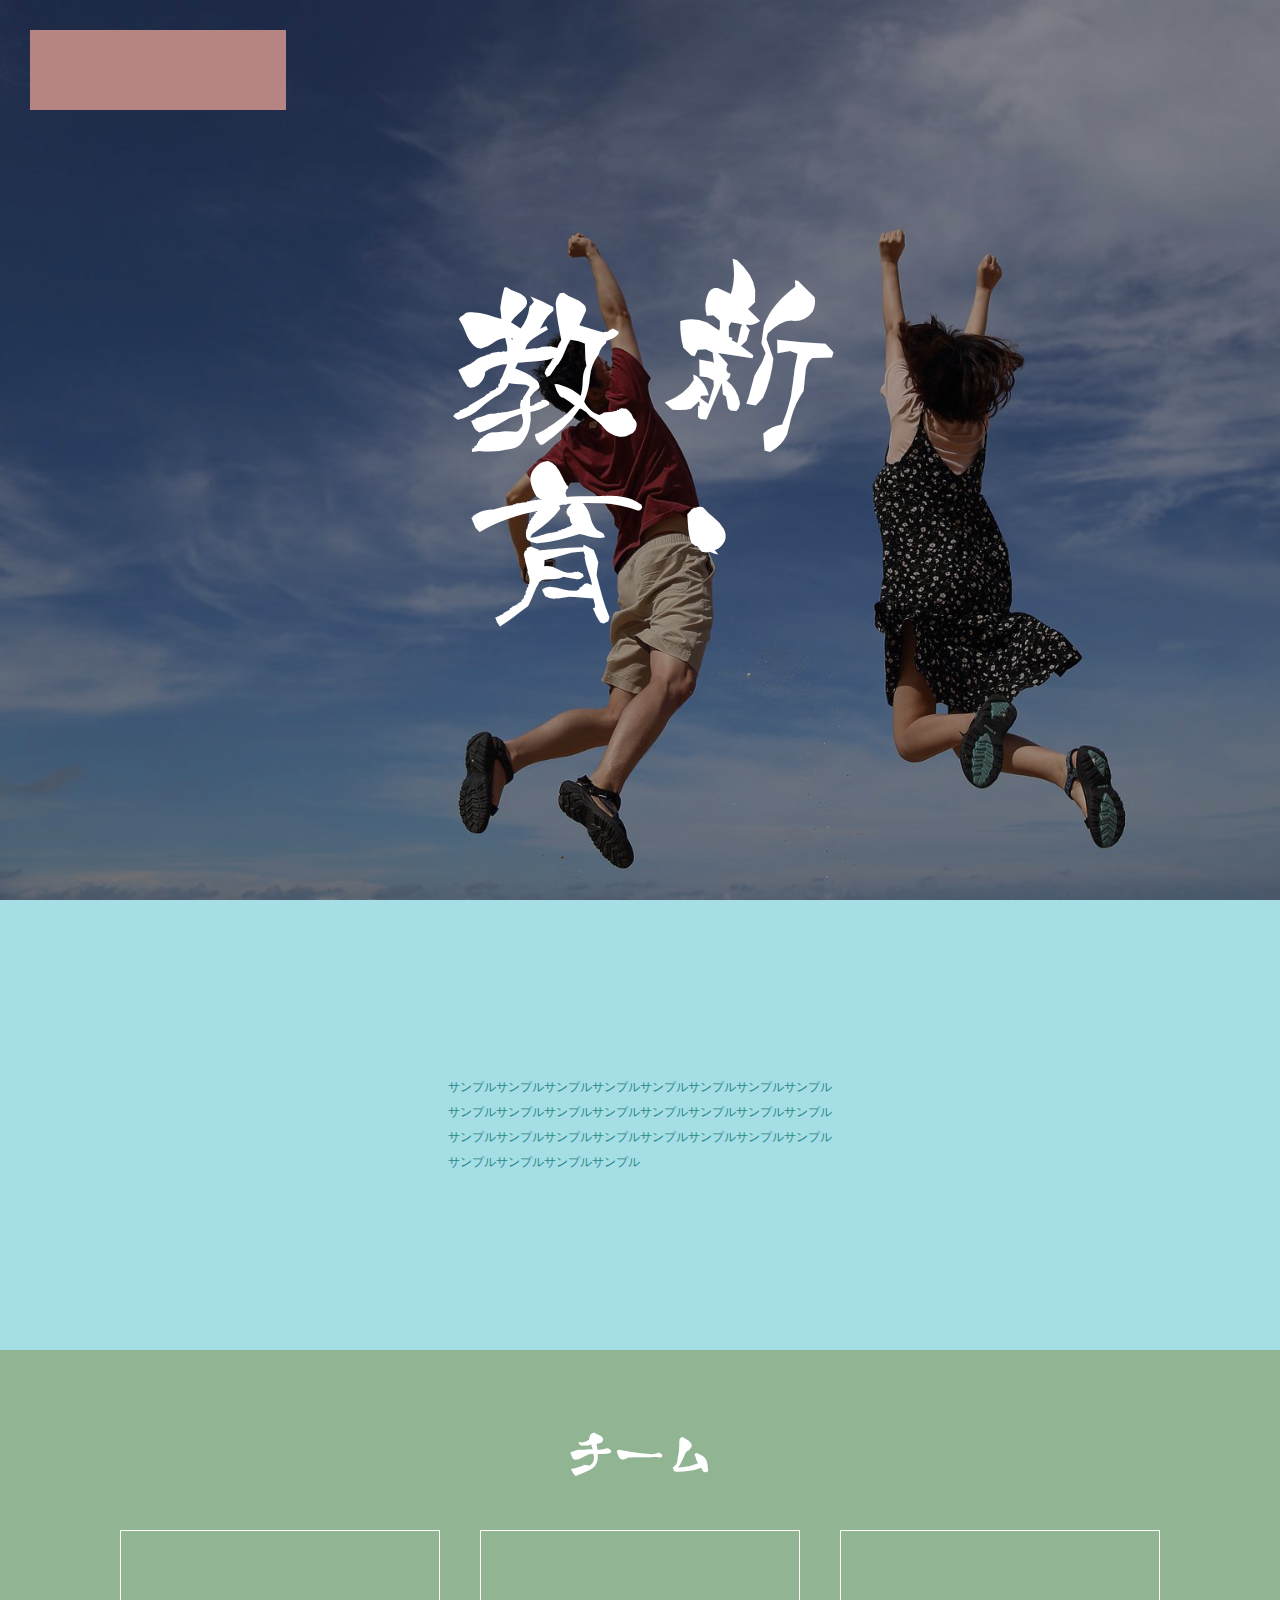
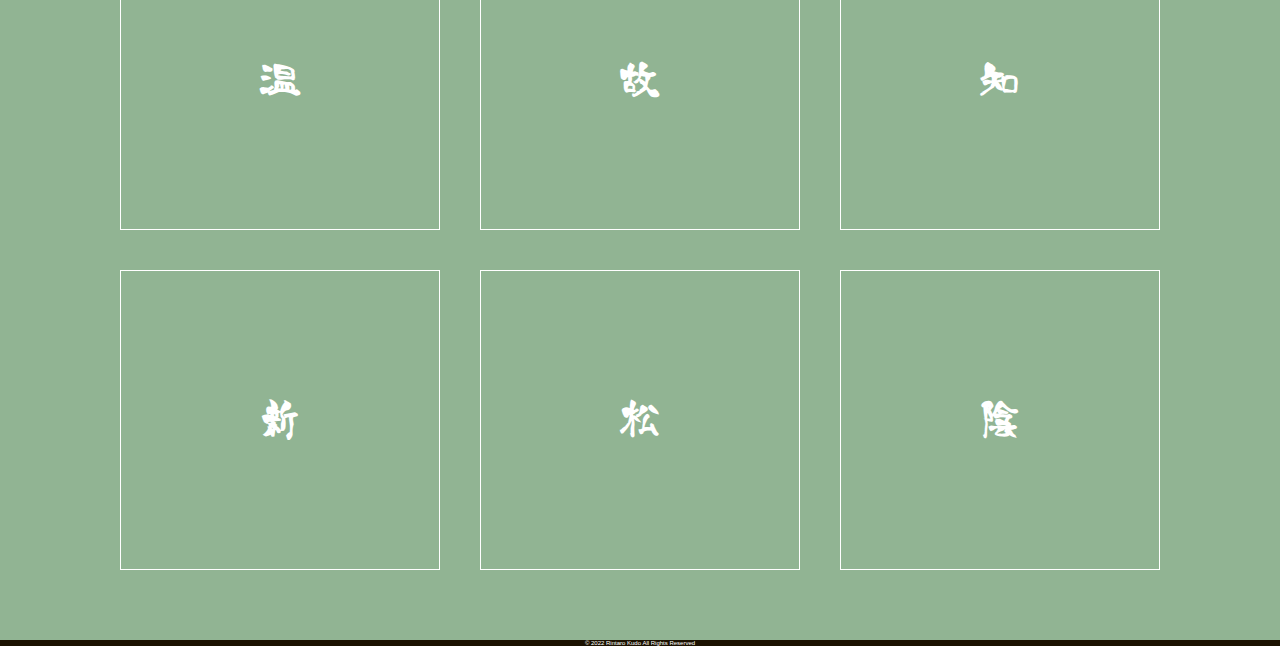
==== index.html @ 6340ca68 "initial commit" ====
<!DOCTYPE html>
<html lang="ja">
  <head>
    <meta charset="UTF-8">
    <meta http-equiv="X-UA-Compatible" content="IE=edge">
    <meta name="viewport" content="width=device-width, initial-scale=1.0">
    <link rel="stylesheet" href="style.css">
    <title>萩プロジェクト</title>
  </head>
  <body>
    <section id="fv">
      <div class="title"></div>
      <!-- <div class="text">
        サンプルサンプルサンプルサンプルサンプルサンプルサンプルサンプルサンプルサンプルサンプルサンプルサンプルサンプルサンプルサンプルサンプルサンプルサンプルサンプルサンプルサンプルサンプルサンプルサンプルサンプルサンプルサンプル
      </div> -->
      <p><span>新・</span><br>教育</p>
    </section>

    <section id="concept">
            <div class="text">
        サンプルサンプルサンプルサンプルサンプルサンプルサンプルサンプルサンプルサンプルサンプルサンプルサンプルサンプルサンプルサンプルサンプルサンプルサンプルサンプルサンプルサンプルサンプルサンプルサンプルサンプルサンプルサンプル
      </div>
    </section>

    <section id="teams">

      <h1>チーム</h1>
      <div class="team-wrapper">
        <a href="teams.html"><div class="teambox teama">温</div></a>
        <a href="#"><div class="teambox teamb">故</div></a>
        <a href="#"><div class="teambox teamc">知</div></a>
        <a href="#"><div class="teambox teamd">新</div></a>
        <a href="#"><div class="teambox teame">松</div></a>
        <a href="#"><div class="teambox teamf">陰</div></a>
      </div>
    </section>

     <footer>
      <p>&copy; 2022 Rintaro Kudo All Rights Reserved</p>
    </footer>
  </body>
</html>
---- style.css ----
* {
  padding: 0;
  margin: 0;
  box-sizing: border-box;
  font-family: 'YuGothic', 'Yu Gothic', '游ゴシック', 'ヒラギノ角ゴ Pro W3', 'Hiragino Kaku Gothic Pro', 'メイリオ', 'Meiryo', 'ＭＳ Ｐゴシック', 'MS PGothic', sans-serif;
  font-size: 62.5%;
  overscroll-behavior: none;
}

@font-face{
  font-family: 'tappitsuB';
  src: url('fonts/tappitsuB.ttf');
}

@font-face {
  font-family:'aoyagi' ;
  src: url('fonts/aoyagireisyosimo_otf_2_01.otf');
}

#fv {
  width: 100vw;
  height: 100vh;
  /* background-color: #f5f5f5; */
  background-image: url(img/sample.jpg);
  background-color: rgba(0, 0, 0, 0.36);
  background-blend-mode: multiply;
  background-size: cover;
  background-attachment: fixed;
  display: flex;
  justify-content: center;
  align-items: center;
  position: relative;
}

#concept{
  height:50vh;
  display: flex;
  justify-content: center;
  align-items: center;
  background-color: #A5DEE4;
  color:#268785;
}


.title {
  position: absolute;
  top: 30px;
  left: 30px;
  width: 20%;
  min-width: 200px;
  height: 80px;
  background-color: rgb(183, 132, 132);
}

#fv p{
  color:#fff;
  font-size: 18rem;
  font-family: 'tappitsuB';
  writing-mode: vertical-rl;
  transform: rotate(-5deg);
}

#fv p span{
  font-size: 18rem;
  font-family: 'tappitsuB';
  display: inline-block;
  writing-mode: vertical-rl;
  transform: rotate(20deg);
}

.text {
  width: 30%;
  font-size: 1.2rem;
  line-height: 2.5rem;
}

#teams {
  width: 100vw;
  color:#fff;
  background-color: #91B493;
  padding:50px 0;
}

.team-wrapper {
  width: 100%;
  display: flex;
  justify-content: center;
  align-items: center;
  flex-wrap: wrap;
}

.team-wrapper a{
  display:block;
  text-decoration: none;

}

.teambox {
  width: 25vw;
  height: 300px;
  /* background-color: #fc9797; */
  border:1px solid #fff;
  margin: 20px;
  display: flex;
  justify-content: center;
  align-items: center;
  font-size: 4rem;
  color:#fff;
  font-weight: 600;
    font-family: 'tappitsuB';

}


#teams h1 {
  font-size: 5rem;
  text-align: center;
  margin: 30px 0;
   font-family: 'tappitsuB';
}

.teambox:hover{
  transform: rotate(-2deg);
}


footer{
  text-align: center;
  background-color: rgb(27, 17, 0);
  color:#fff;
}
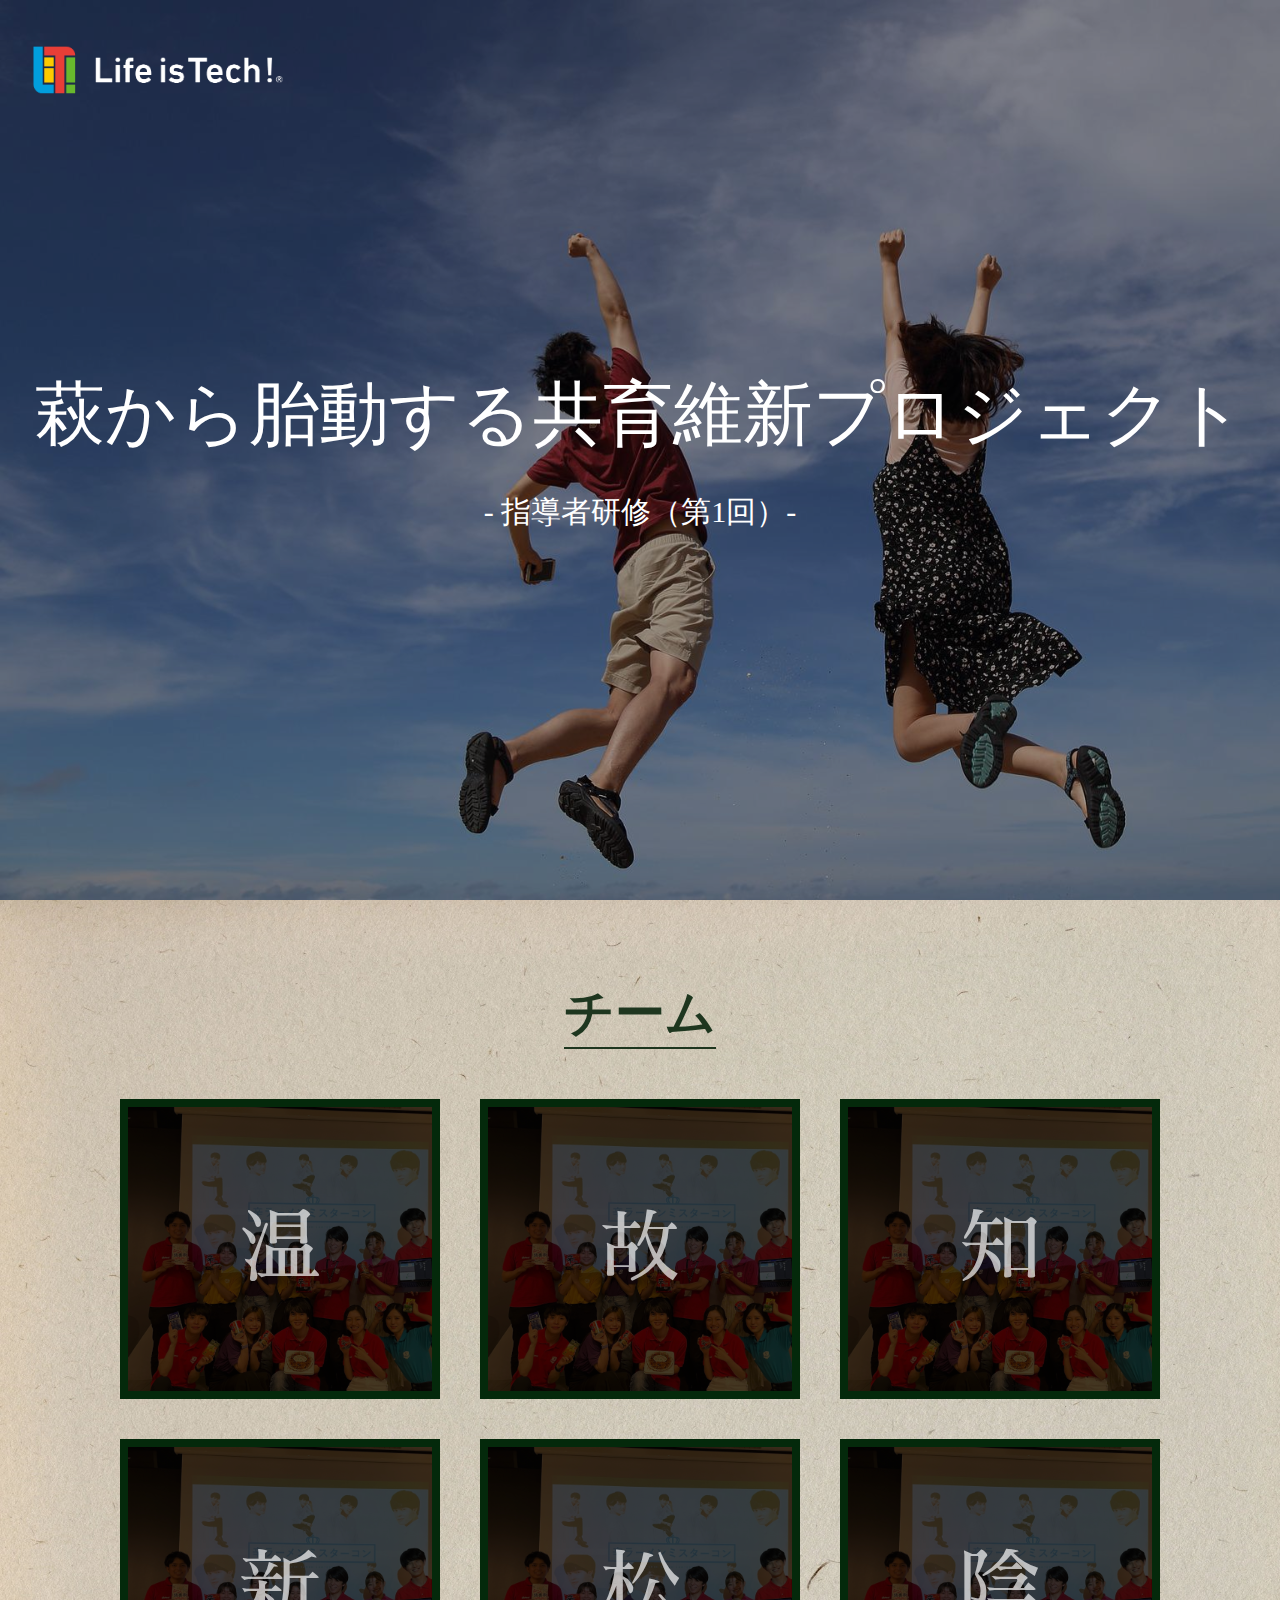
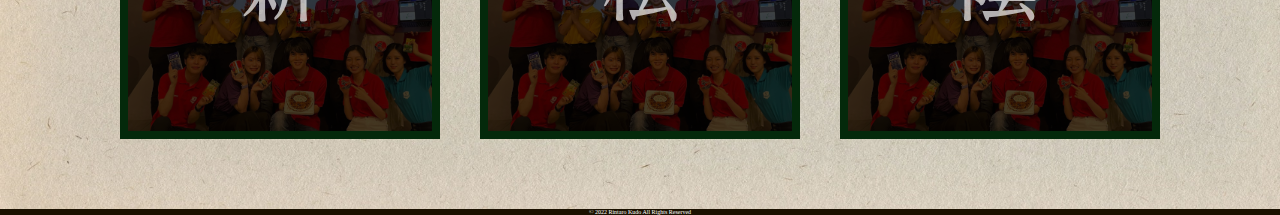
==== commit 02de0191: "色々変えました" ====
--- a/index.html
+++ b/index.html
@@ -5,6 +5,8 @@
     <meta http-equiv="X-UA-Compatible" content="IE=edge">
     <meta name="viewport" content="width=device-width, initial-scale=1.0">
     <link rel="stylesheet" href="style.css">
+    <link href="https://fonts.googleapis.com/css?family=Sawarabi+Mincho" rel="stylesheet">
+
     <title>萩プロジェクト</title>
   </head>
   <body>
@@ -13,14 +15,16 @@
       <!-- <div class="text">
         サンプルサンプルサンプルサンプルサンプルサンプルサンプルサンプルサンプルサンプルサンプルサンプルサンプルサンプルサンプルサンプルサンプルサンプルサンプルサンプルサンプルサンプルサンプルサンプルサンプルサンプルサンプルサンプル
       </div> -->
-      <p><span>新・</span><br>教育</p>
+      <!-- <p><span>新・</span><br>教育</p> -->
+      <p>萩から胎動する共育維新プロジェクト</p>
+      <p class="subtitle">- 指導者研修（第1回）-</p>
     </section>
 
-    <section id="concept">
+    <!-- <section id="concept">
             <div class="text">
         サンプルサンプルサンプルサンプルサンプルサンプルサンプルサンプルサンプルサンプルサンプルサンプルサンプルサンプルサンプルサンプルサンプルサンプルサンプルサンプルサンプルサンプルサンプルサンプルサンプルサンプルサンプルサンプル
       </div>
-    </section>
+    </section> -->
 
     <section id="teams">
 
--- a/style.css
+++ b/style.css
@@ -2,20 +2,39 @@
   padding: 0;
   margin: 0;
   box-sizing: border-box;
-  font-family: 'YuGothic', 'Yu Gothic', '游ゴシック', 'ヒラギノ角ゴ Pro W3', 'Hiragino Kaku Gothic Pro', 'メイリオ', 'Meiryo', 'ＭＳ Ｐゴシック', 'MS PGothic', sans-serif;
+  /* font-family: 'shippori', serif, 'YuGothic', 'Yu Gothic', '游ゴシック', 'ヒラギノ角ゴ Pro W3', 'Hiragino Kaku Gothic Pro', 'メイリオ', 'Meiryo', 'ＭＳ Ｐゴシック', 'MS PGothic', sans-serif; */
   font-size: 62.5%;
   overscroll-behavior: none;
 }
 
-@font-face{
+body {
+    animation: fadeIn .4s ease-in 0s 1 normal;
+}
+
+@keyframes fadeIn {
+    0% {
+        opacity: 0
+    }
+    100% {
+        opacity: 1
+    }
+}
+
+@font-face {
   font-family: 'tappitsuB';
   src: url('fonts/tappitsuB.ttf');
 }
 
 @font-face {
-  font-family:'aoyagi' ;
+  font-family: 'aoyagi';
   src: url('fonts/aoyagireisyosimo_otf_2_01.otf');
 }
+
+@font-face {
+  font-family: 'shippori';
+  src: url('fonts/shippori.ttf');
+}
+
 
 #fv {
   width: 100vw;
@@ -30,39 +49,51 @@
   justify-content: center;
   align-items: center;
   position: relative;
-}
-
-#concept{
-  height:50vh;
+  flex-direction: column;
+}
+
+#concept {
+  height: 50vh;
   display: flex;
   justify-content: center;
   align-items: center;
   background-color: #A5DEE4;
-  color:#268785;
+  color: #268785;
 }
 
 
 .title {
-  position: absolute;
+  position: fixed;
   top: 30px;
   left: 30px;
   width: 20%;
   min-width: 200px;
   height: 80px;
-  background-color: rgb(183, 132, 132);
-}
-
-#fv p{
-  color:#fff;
+  /* background-color: rgb(183, 132, 132); */
+  background-image: url(img/logo.png);
+  background-size: contain;
+  background-repeat: no-repeat;
+  background-position: center center;
+}
+
+#fv p {
+  color: #fff;
+  font-size: 7rem;
+  font-family: 'shippori';
+  /* writing-mode: vertical-rl; */
+  /* transform: rotate(-5deg); */
+}
+
+.subtitle {
+  color: #fff;
+  font-size: 3rem !important;
+  font-family: serif !important;
+  margin-top: 30px;
+}
+
+#fv p span {
   font-size: 18rem;
-  font-family: 'tappitsuB';
-  writing-mode: vertical-rl;
-  transform: rotate(-5deg);
-}
-
-#fv p span{
-  font-size: 18rem;
-  font-family: 'tappitsuB';
+  font-family: 'shippori';
   display: inline-block;
   writing-mode: vertical-rl;
   transform: rotate(20deg);
@@ -76,10 +107,18 @@
 
 #teams {
   width: 100vw;
-  color:#fff;
-  background-color: #91B493;
-  padding:50px 0;
-}
+  color: #1e361f;
+  /* background-color: #91B493; */
+  /* background: linear-gradient( 45deg,#1e361f, #83b084); */
+  background-image: url(img/teams-back.jpg);
+  background-size: cover;
+  /* background-color: rgb(225, 225, 225); */
+  padding: 50px 0;
+  display: flex;
+  justify-content: center;
+  flex-direction: column;
+}
+
 
 .team-wrapper {
   width: 100%;
@@ -89,8 +128,8 @@
   flex-wrap: wrap;
 }
 
-.team-wrapper a{
-  display:block;
+.team-wrapper a {
+  display: block;
   text-decoration: none;
 
 }
@@ -99,15 +138,19 @@
   width: 25vw;
   height: 300px;
   /* background-color: #fc9797; */
-  border:1px solid #fff;
+  border: 8px solid #04290b;
   margin: 20px;
   display: flex;
   justify-content: center;
   align-items: center;
-  font-size: 4rem;
-  color:#fff;
-  font-weight: 600;
-    font-family: 'tappitsuB';
+  font-size: 8rem;
+  color: rgba(255, 255, 255, 0.681);
+  /* font-weight: 600; */
+  /* font-family: 'shippori'; */
+  font-family: "Sawarabi Mincho";
+  background-size: cover;
+  background-color: rgba(33, 33, 33, 0.845);
+  background-blend-mode: multiply;
 
 }
 
@@ -115,17 +158,46 @@
 #teams h1 {
   font-size: 5rem;
   text-align: center;
-  margin: 30px 0;
-   font-family: 'tappitsuB';
-}
-
-.teambox:hover{
-  transform: rotate(-2deg);
-}
-
-
-footer{
+  font-family: 'shippori';
+  display: inline-block;
+  margin: 30px auto;
+  border-bottom:2px solid #1e361f;
+}
+
+.teambox:hover {
+  /* transform: rotate(-2deg); */
+  background-color: rgba(255, 255, 255, 0);
+  transition: 0.3s;
+  color: rgba(255, 255, 255, 0.256);
+}
+
+
+footer {
   text-align: center;
   background-color: rgb(27, 17, 0);
-  color:#fff;
+  color: #fff;
+}
+
+.teama {
+  background-image: url(img/shugo_sample.JPG);
+}
+
+.teamb {
+  background-image: url(img/shugo_sample.JPG);
+}
+
+.teamc {
+  background-image: url(img/shugo_sample.JPG);
+}
+
+.teamd {
+  background-image: url(img/shugo_sample.JPG);
+}
+
+.teame {
+  background-image: url(img/shugo_sample.JPG);
+}
+
+.teamf {
+  background-image: url(img/shugo_sample.JPG);
 }